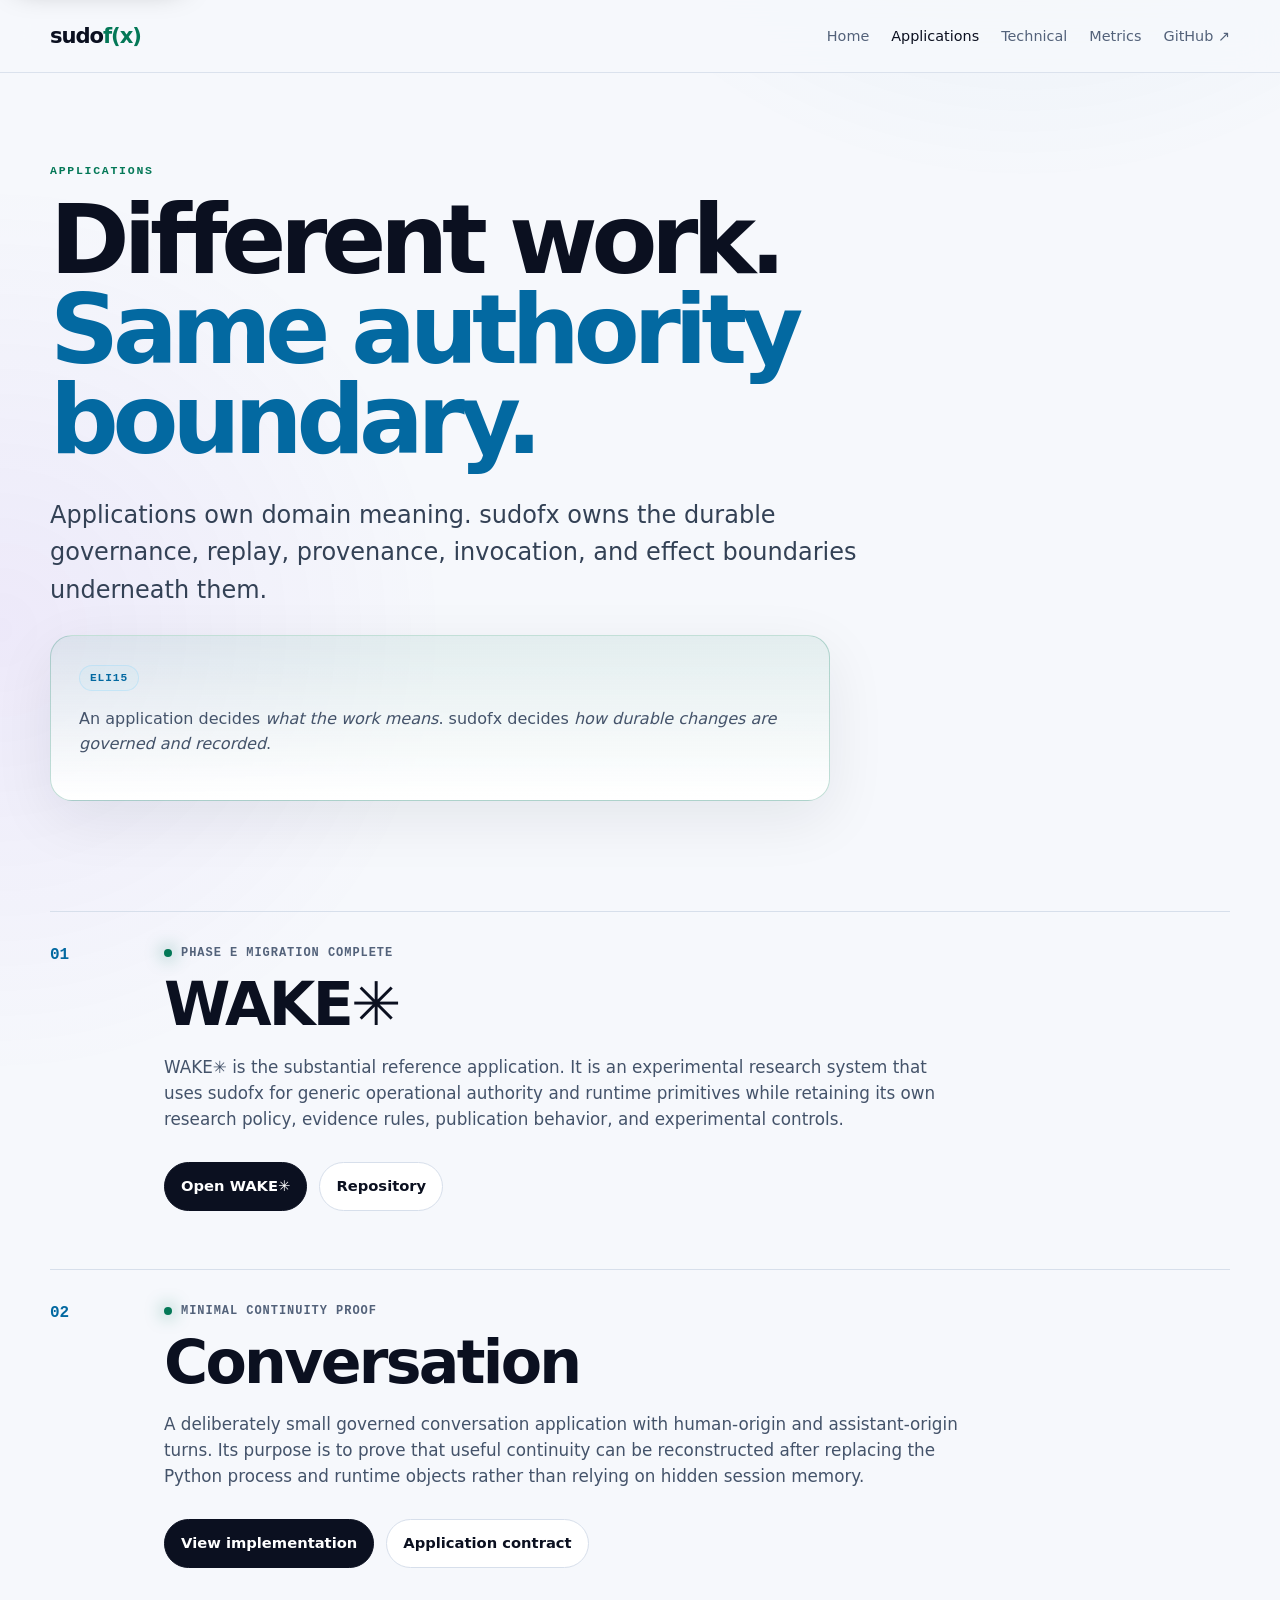
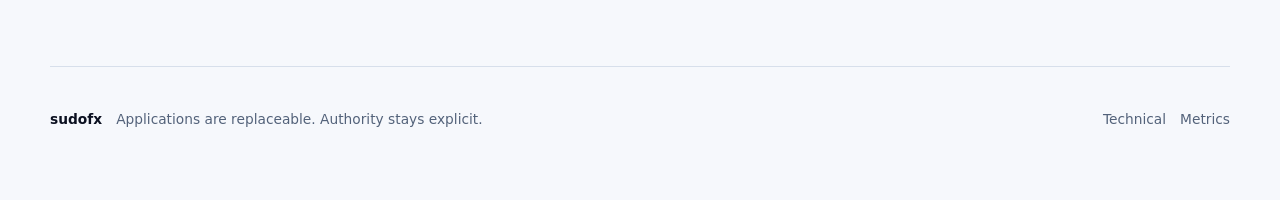
==== web/applications.html @ 561edcdf "Fix Conversation application links" ====
<!doctype html>
<html lang="en">
<head>
  <meta charset="utf-8"><meta name="viewport" content="width=device-width,initial-scale=1,viewport-fit=cover">
  <meta name="color-scheme" content="dark light">
  <meta name="theme-color" content="#0b1020" media="(prefers-color-scheme: dark)">
  <meta name="theme-color" content="#f6f8fc" media="(prefers-color-scheme: light)">
  <meta name="description" content="Applications currently using sudofx.">
  <title>Applications — sudofx</title>
  <link rel="stylesheet" href="assets/site.css"><script defer src="assets/site.js"></script>
</head>
<body data-page="applications">
<a class="skip-link" href="#main">Skip to content</a>
<header class="nav-wrap"><nav class="nav shell" aria-label="Primary">
  <a class="brand" href="index.html">sudo<span>f(x)</span></a>
  <div class="nav-links"><a href="index.html">Home</a><a class="active" aria-current="page" href="applications.html">Applications</a><a href="technical.html">Technical</a><a href="metrics.html">Metrics</a><a href="https://github.com/sudofx/sudofx">GitHub ↗</a></div>
</nav></header>
<main id="main">
<section class="page-hero shell">
  <div class="eyebrow">Applications</div>
  <h1>Different work.<br><span>Same authority boundary.</span></h1>
  <p class="lede">Applications own domain meaning. sudofx owns the durable governance, replay, provenance, invocation, and effect boundaries underneath them.</p>
  <article class="panel eli compact"><div class="tag">ELI15</div><p>An application decides <em>what the work means</em>. sudofx decides <em>how durable changes are governed and recorded</em>.</p></article>
</section>

<section class="section shell">
  <div class="application-list">
    <article class="application-feature">
      <div class="application-number">01</div>
      <div>
        <div class="app-top"><span class="status-dot"></span><span>Phase E migration complete</span></div>
        <h2>WAKE✳︎</h2>
        <p>WAKE✳︎ is the substantial reference application. It is an experimental research system that uses sudofx for generic operational authority and runtime primitives while retaining its own research policy, evidence rules, publication behavior, and experimental controls.</p>
        <div class="link-row"><a class="button primary" href="https://sudofx.github.io/wake/">Open WAKE✳︎</a><a class="button" href="https://github.com/sudofx/wake">Repository</a></div>
      </div>
    </article>

    <article class="application-feature">
      <div class="application-number">02</div>
      <div>
        <div class="app-top"><span class="status-dot"></span><span>Minimal continuity proof</span></div>
        <h2>Conversation</h2>
        <p>A deliberately small governed conversation application with human-origin and assistant-origin turns. Its purpose is to prove that useful continuity can be reconstructed after replacing the Python process and runtime objects rather than relying on hidden session memory.</p>
        <div class="link-row"><a class="button primary" href="https://github.com/sudofx/sudofx/tree/master/applications/conversation">View implementation</a><a class="button" href="https://github.com/sudofx/sudofx/blob/master/docs/APPLICATION_ARCHITECTURE.md">Application contract</a></div>
      </div>
    </article>
  </div>
</section>
</main>
<footer class="footer shell"><div><b>sudofx</b><span>Applications are replaceable. Authority stays explicit.</span></div><div><a href="technical.html">Technical</a><a href="metrics.html">Metrics</a></div></footer>
</body></html>
---- web/assets/site.css ----
:root{
  color-scheme:dark;
  --bg:#0b1020;--surface:#11182b;--surface2:#171f35;--fg:#f5f7fb;--muted:#aab4cc;
  --primary:#7dd3fc;--secondary:#a78bfa;--accent:#34d399;--border:#29344d;
  --danger:#fb7185;--max:1180px;--mono:ui-monospace,SFMono-Regular,Menlo,Monaco,Consolas,monospace;
  --sans:Inter,ui-sans-serif,system-ui,-apple-system,BlinkMacSystemFont,"Segoe UI",sans-serif;
}
*{box-sizing:border-box}
html{background:var(--bg);scroll-behavior:smooth}
body{margin:0;color:var(--fg);font:400 16px/1.55 var(--sans);background:
radial-gradient(circle at 80% -20%,rgba(125,211,252,.14),transparent 34rem),
radial-gradient(circle at 0 35%,rgba(167,139,250,.10),transparent 28rem),var(--bg)}
a{color:inherit;text-decoration:none}a:focus-visible,button:focus-visible{outline:3px solid var(--primary);outline-offset:4px}
.shell{width:min(calc(100% - 32px),var(--max));margin-inline:auto}
.nav-wrap{position:sticky;top:0;z-index:20;background:rgba(11,16,32,.82);backdrop-filter:blur(18px);border-bottom:1px solid rgba(41,52,77,.7)}
.nav{min-height:72px;display:flex;align-items:center;justify-content:space-between;gap:24px}
.brand{font-weight:800;letter-spacing:-.05em;font-size:1.32rem}.brand span{color:var(--accent)}
.nav-links{display:flex;gap:22px;align-items:center;color:var(--muted);font-size:.9rem}
.nav-links a:hover,.nav-links .active{color:var(--fg)}
.hero{padding:clamp(72px,12vw,150px) 0 86px}.page-hero{padding:92px 0 46px}
.eyebrow{font:700 .72rem/1 var(--mono);letter-spacing:.15em;text-transform:uppercase;color:var(--accent);margin-bottom:18px}
h1,h2,h3,p{margin-top:0}h1{font-size:clamp(3rem,9vw,7.3rem);line-height:.94;letter-spacing:-.065em;max-width:1050px;margin-bottom:32px}
.page-hero h1{font-size:clamp(3rem,8vw,6rem)}h1 span,h2 span{color:var(--primary)}
h2{font-size:clamp(2rem,4.7vw,4rem);line-height:1.02;letter-spacing:-.045em;margin-bottom:18px}
h3{font-size:1.35rem;letter-spacing:-.025em}
.lede{font-size:clamp(1.15rem,2.2vw,1.5rem);max-width:820px;color:#d7def0;line-height:1.55}
.hero-actions,.link-row{display:flex;gap:12px;flex-wrap:wrap;margin-top:30px}.button{border:1px solid var(--border);background:var(--surface);padding:12px 16px;border-radius:999px;font-weight:650;font-size:.92rem}.button:hover{border-color:var(--primary);transform:translateY(-1px)}.button.primary{background:var(--fg);color:var(--bg);border-color:var(--fg)}
.section{padding:64px 0}.section-head{margin-bottom:28px}.section-head.split{display:flex;align-items:end;justify-content:space-between;gap:24px}.max-copy{max-width:760px}.muted{color:var(--muted)}
.grid{display:grid;gap:18px}.grid.two{grid-template-columns:repeat(2,minmax(0,1fr))}
.panel,.app-card{border:1px solid var(--border);border-radius:22px;background:linear-gradient(180deg,rgba(23,31,53,.92),rgba(17,24,43,.92));padding:28px;box-shadow:0 18px 60px rgba(0,0,0,.14)}
.panel p,.app-card p{color:#c7d0e4}.panel.compact{margin-top:26px;max-width:780px}
.tag{display:inline-flex;border:1px solid rgba(125,211,252,.28);color:var(--primary);background:rgba(125,211,252,.06);border-radius:999px;padding:6px 10px;font:700 .7rem var(--mono);letter-spacing:.08em;text-transform:uppercase;margin-bottom:16px}
.eli{border-color:rgba(52,211,153,.35);background:linear-gradient(180deg,rgba(52,211,153,.08),rgba(17,24,43,.94))}
.flow{display:flex;align-items:center;gap:10px;overflow-x:auto;padding:18px 0 24px;scrollbar-width:none}.flow span{white-space:nowrap;padding:12px 15px;border-radius:999px;background:var(--surface2);border:1px solid var(--border);font-weight:700}.flow i{font-style:normal;color:var(--primary)}
.app-top{display:flex;align-items:center;gap:9px;color:var(--muted);font:650 .75rem var(--mono);text-transform:uppercase;letter-spacing:.08em}.status-dot,.pulse{width:8px;height:8px;border-radius:50%;background:var(--accent);box-shadow:0 0 18px var(--accent);display:inline-block}.app-card h3{font-size:2rem;margin:24px 0 10px}.app-card a,.text-link{color:var(--primary);font-weight:700}
.live-strip{display:grid;grid-template-columns:auto 1fr auto;gap:22px;align-items:center;border:1px solid var(--border);border-radius:18px;background:rgba(17,24,43,.8);padding:18px 20px}.live-strip>div{display:flex;align-items:center;gap:10px}.live-strip p{margin:0;color:var(--muted)}
.application-list{display:grid;gap:24px}.application-feature{display:grid;grid-template-columns:90px 1fr;gap:24px;padding:34px 0;border-top:1px solid var(--border)}.application-number{font:700 1rem var(--mono);color:var(--primary)}.application-feature h2{margin-top:14px}.application-feature p{max-width:800px;color:#c7d0e4;font-size:1.05rem}
.architecture-stack{display:grid;border-top:1px solid var(--border)}.architecture-stack article{display:grid;grid-template-columns:70px 1fr;gap:18px;padding:24px 0;border-bottom:1px solid var(--border)}.architecture-stack article>span{font:700 .8rem var(--mono);color:var(--primary)}.architecture-stack h3{margin-bottom:6px}.architecture-stack p{color:var(--muted);max-width:760px;margin:0}
.metric-grid{display:grid;grid-template-columns:repeat(4,minmax(0,1fr));gap:14px}.metric-card{min-height:150px;border:1px solid var(--border);border-radius:18px;background:var(--surface);padding:20px;display:flex;flex-direction:column;justify-content:space-between}.metric-card span{color:var(--muted);font-size:.85rem}.metric-card strong{font:700 clamp(1.7rem,4vw,2.7rem)/1 var(--mono);letter-spacing:-.05em}.metric-card small{color:#7f8aa6}.metric-section{display:grid;gap:24px}
.source-note{border:1px dashed var(--border);border-radius:14px;padding:16px;color:var(--muted);font-size:.88rem}.source-note code{color:var(--primary)}
.footer{padding:42px 0 70px;border-top:1px solid var(--border);display:flex;justify-content:space-between;gap:24px;color:var(--muted);font-size:.86rem}.footer>div{display:flex;gap:14px;flex-wrap:wrap}.footer b{color:var(--fg)}
@media(max-width:780px){
  .nav{align-items:flex-start;padding:18px 0;flex-direction:column}.nav-links{width:100%;overflow-x:auto;padding-bottom:2px;gap:17px;white-space:nowrap}
  .hero{padding-top:72px}.grid.two,.metric-grid{grid-template-columns:1fr}.section{padding:44px 0}.section-head.split{align-items:flex-start;flex-direction:column}
  .live-strip{grid-template-columns:1fr}.application-feature{grid-template-columns:1fr}.application-number{margin-bottom:-10px}.footer{flex-direction:column}
}
@media(prefers-reduced-motion:no-preference){.button,.panel,.app-card,.metric-card{transition:transform .18s ease,border-color .18s ease}.panel:hover,.app-card:hover,.metric-card:hover{transform:translateY(-2px);border-color:#3b4b6f}}

.detail-grid{display:grid;grid-template-columns:repeat(4,minmax(0,1fr));gap:12px}.detail-grid article{border:1px solid var(--border);border-radius:14px;background:rgba(17,24,43,.68);padding:16px;min-width:0}.detail-grid span{display:block;color:var(--muted);font-size:.76rem;margin-bottom:7px}.detail-grid strong{display:block;font:700 1rem/1.25 var(--mono);overflow-wrap:anywhere}.provenance-grid{margin-top:4px}.mono{font-family:var(--mono)}
.viz-panel{border:1px solid var(--border);border-radius:20px;background:linear-gradient(180deg,rgba(23,31,53,.78),rgba(17,24,43,.72));padding:24px}.viz-head{display:flex;justify-content:space-between;gap:24px;align-items:end;margin-bottom:18px}.viz-head h3{margin-bottom:0}.viz-head>strong{font:700 .9rem var(--mono);color:var(--primary);text-align:right}.bar-track{height:18px;border-radius:999px;background:#202a43;border:1px solid #34415f;overflow:hidden}.bar-fill{height:100%;width:0;background:linear-gradient(90deg,var(--accent),var(--primary));border-radius:inherit;transition:width .45s ease}.viz-panel p{margin:14px 0 0}
.criteria-grid{display:grid;grid-template-columns:repeat(3,minmax(0,1fr));gap:10px}.criterion{display:flex;align-items:center;justify-content:space-between;gap:12px;border:1px solid var(--border);border-radius:14px;padding:14px 16px;background:rgba(17,24,43,.58)}.criterion span{color:var(--muted);font-size:.84rem}.criterion strong{font:700 .72rem var(--mono);letter-spacing:.06em}.quality-pass{color:var(--accent)}.quality-pending,.quality-uncertain{color:#fbbf24}.quality-fail{color:var(--danger)}
@media(max-width:780px){.detail-grid,.criteria-grid{grid-template-columns:1fr 1fr}.viz-head{align-items:flex-start;flex-direction:column}.viz-head>strong{text-align:left}}
@media(max-width:480px){.detail-grid,.criteria-grid{grid-template-columns:1fr}}

.skip-link{position:fixed;left:16px;top:12px;z-index:100;transform:translateY(-180%);background:var(--fg);color:var(--bg);padding:10px 14px;border-radius:10px;font-weight:800;box-shadow:0 10px 30px rgba(0,0,0,.35)}
.skip-link:focus{transform:translateY(0)}

@media(prefers-color-scheme:light){
  :root{color-scheme:light;--bg:#f6f8fc;--surface:#ffffff;--surface2:#eef3fb;--fg:#0b1020;--muted:#53627a;--primary:#0369a1;--secondary:#6d28d9;--accent:#047857;--border:#d7dfeb;--danger:#be123c}
  body{background:radial-gradient(circle at 80% -20%,rgba(3,105,161,.10),transparent 34rem),radial-gradient(circle at 0 35%,rgba(109,40,217,.07),transparent 28rem),var(--bg)}
  .nav-wrap{background:rgba(246,248,252,.86);border-bottom-color:rgba(215,223,235,.9)}
  .lede{color:#334155}
  .panel,.app-card{background:linear-gradient(180deg,rgba(255,255,255,.98),rgba(246,248,252,.98));box-shadow:0 18px 60px rgba(15,23,42,.08)}
  .panel p,.app-card p,.application-feature p{color:#44536a}
  .eli{background:linear-gradient(180deg,rgba(4,120,87,.08),rgba(255,255,255,.98));border-color:rgba(4,120,87,.24)}
  .live-strip,.metric-card{background:rgba(255,255,255,.94)}
  .architecture-stack p,.muted{color:var(--muted)}
  .detail-grid article,.criterion{background:rgba(255,255,255,.82)}
  .viz-panel{background:linear-gradient(180deg,rgba(255,255,255,.95),rgba(246,248,252,.92))}
  .bar-track{background:#e2e8f0;border-color:#cbd5e1}
  .source-note{background:rgba(255,255,255,.45)}
  .button{background:#ffffff}
  .button.primary{background:var(--fg);color:#ffffff}
  .skip-link{background:var(--fg);color:#ffffff}
}
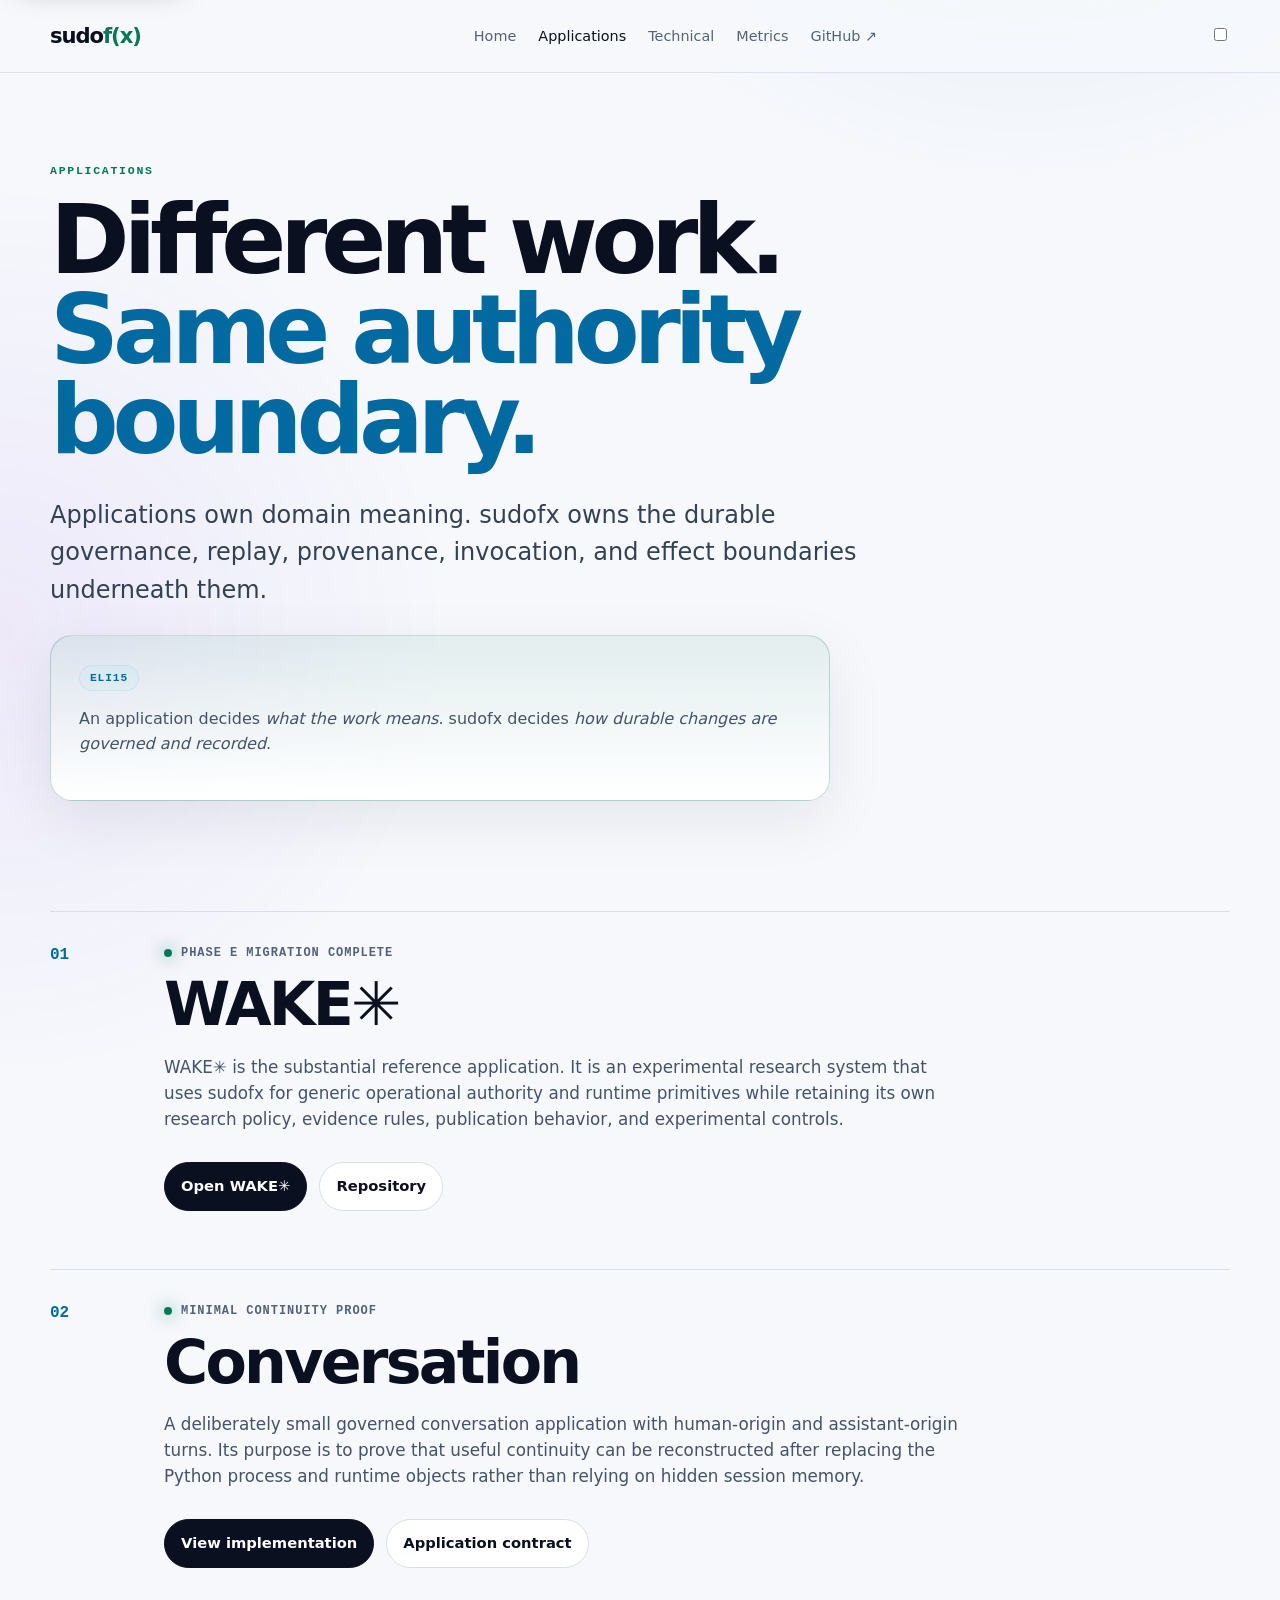
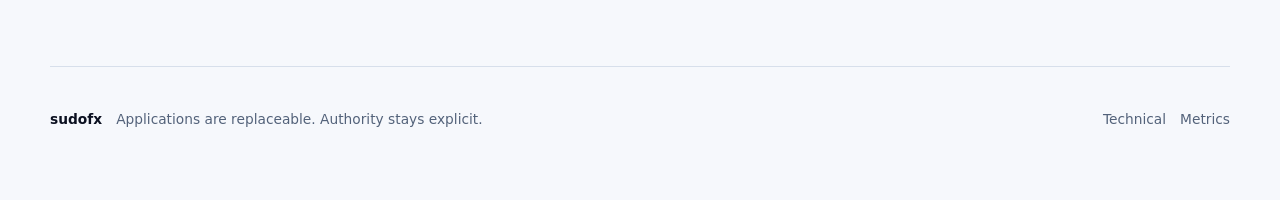
==== commit 72fa7445: "Add shared theme and runtime controls" ====
--- a/web/applications.html
+++ b/web/applications.html
@@ -7,14 +7,14 @@
   <meta name="theme-color" content="#f6f8fc" media="(prefers-color-scheme: light)">
   <meta name="description" content="Applications currently using sudofx.">
   <title>Applications — sudofx</title>
-  <link rel="stylesheet" href="assets/site.css"><script defer src="assets/site.js"></script>
+  <script>try{const saved=localStorage.getItem("sudofx-theme");if(saved==="dark"||saved==="light")document.documentElement.dataset.theme=saved}catch{}</script><link rel="stylesheet" href="assets/site.css"><script defer src="assets/site.js"></script>
 </head>
 <body data-page="applications">
 <a class="skip-link" href="#main">Skip to content</a>
 <header class="nav-wrap"><nav class="nav shell" aria-label="Primary">
   <a class="brand" href="index.html">sudo<span>f(x)</span></a>
-  <div class="nav-links"><a href="index.html">Home</a><a class="active" aria-current="page" href="applications.html">Applications</a><a href="technical.html">Technical</a><a href="metrics.html">Metrics</a><a href="https://github.com/sudofx/sudofx">GitHub ↗</a></div>
-</nav></header>
+  <div class="nav-links"><a href="index.html">Home</a><a class="active" aria-current="page" href="applications.html">Applications</a><a href="technical.html">Technical</a><a href="metrics.html">Metrics</a><a href="https://github.com/sudofx/sudofx" target="_blank" rel="noopener noreferrer">GitHub ↗</a></div>
+<div class="header-tools"><label class="theme-switch" title="Toggle light/dark theme"><input data-theme-toggle type="checkbox" role="switch" aria-label="Use dark theme"><span class="theme-switch-track" aria-hidden="true"><i></i></span></label><span class="runtime-light" data-runtime-light data-state="checking" role="status" aria-label="sudofx status: checking" title="sudofx status: checking"><span class="runtime-light-track" aria-hidden="true"><i></i></span></span></div></nav></header>
 <main id="main">
 <section class="page-hero shell">
   <div class="eyebrow">Applications</div>
@@ -31,7 +31,7 @@
         <div class="app-top"><span class="status-dot"></span><span>Phase E migration complete</span></div>
         <h2>WAKE✳︎</h2>
         <p>WAKE✳︎ is the substantial reference application. It is an experimental research system that uses sudofx for generic operational authority and runtime primitives while retaining its own research policy, evidence rules, publication behavior, and experimental controls.</p>
-        <div class="link-row"><a class="button primary" href="https://sudofx.github.io/wake/">Open WAKE✳︎</a><a class="button" href="https://github.com/sudofx/wake">Repository</a></div>
+        <div class="link-row"><a class="button primary" href="https://sudofx.github.io/wake/" target="_blank" rel="noopener noreferrer">Open WAKE✳︎</a><a class="button" href="https://github.com/sudofx/wake" target="_blank" rel="noopener noreferrer">Repository</a></div>
       </div>
     </article>
 
@@ -41,7 +41,7 @@
         <div class="app-top"><span class="status-dot"></span><span>Minimal continuity proof</span></div>
         <h2>Conversation</h2>
         <p>A deliberately small governed conversation application with human-origin and assistant-origin turns. Its purpose is to prove that useful continuity can be reconstructed after replacing the Python process and runtime objects rather than relying on hidden session memory.</p>
-        <div class="link-row"><a class="button primary" href="https://github.com/sudofx/sudofx/tree/master/applications/conversation">View implementation</a><a class="button" href="https://github.com/sudofx/sudofx/blob/master/docs/APPLICATION_ARCHITECTURE.md">Application contract</a></div>
+        <div class="link-row"><a class="button primary" href="https://github.com/sudofx/sudofx/tree/master/applications/conversation" target="_blank" rel="noopener noreferrer">View implementation</a><a class="button" href="https://github.com/sudofx/sudofx/blob/master/docs/APPLICATION_ARCHITECTURE.md" target="_blank" rel="noopener noreferrer">Application contract</a></div>
       </div>
     </article>
   </div>
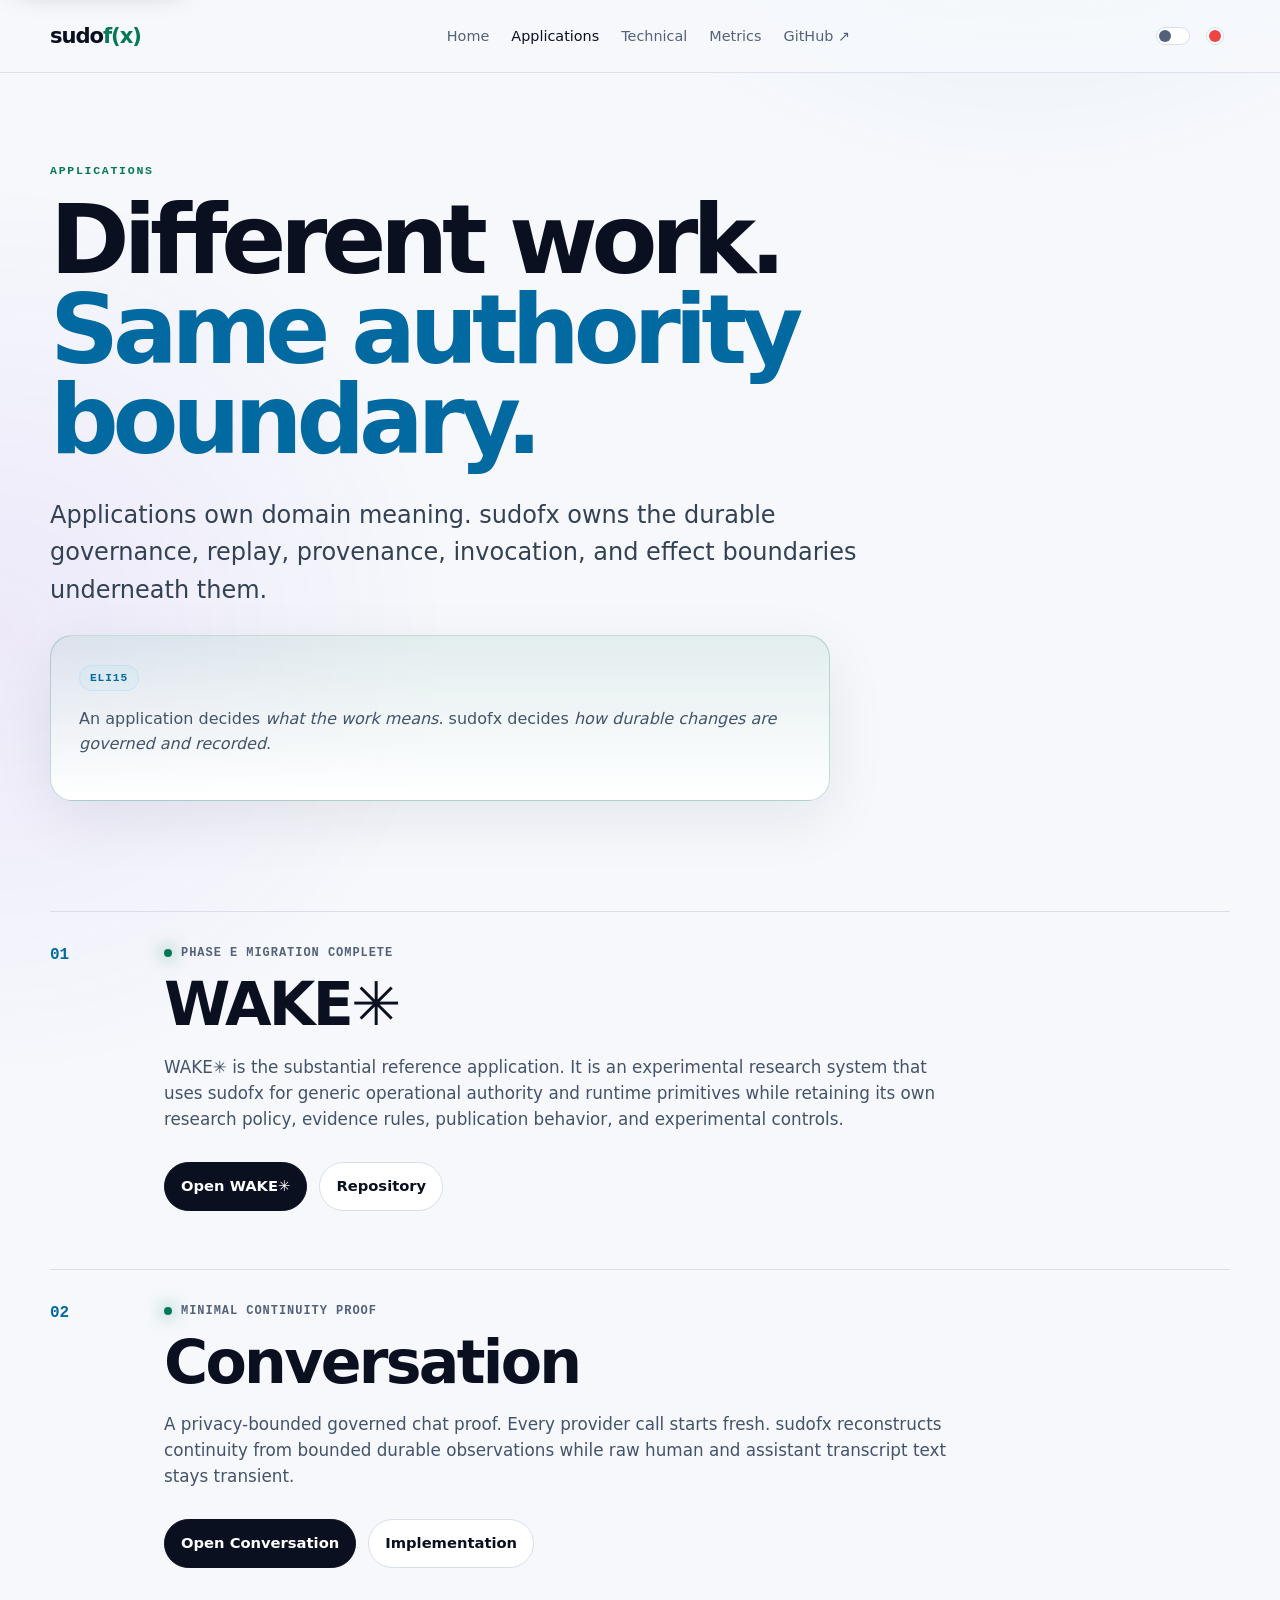
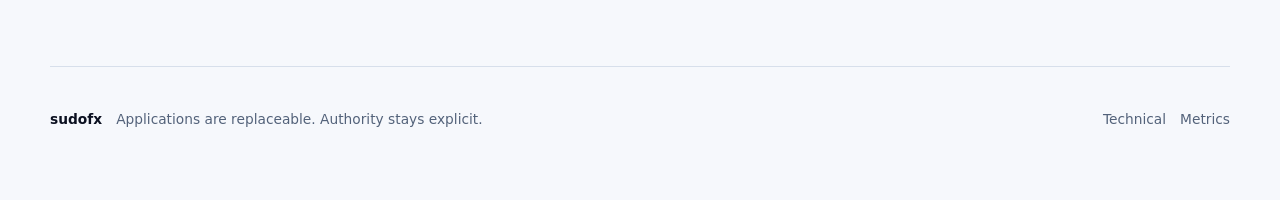
==== commit 5e8f22f7: "Link Applications to Conversation chat" ====
--- a/web/applications.html
+++ b/web/applications.html
@@ -40,8 +40,8 @@
       <div>
         <div class="app-top"><span class="status-dot"></span><span>Minimal continuity proof</span></div>
         <h2>Conversation</h2>
-        <p>A deliberately small governed conversation application with human-origin and assistant-origin turns. Its purpose is to prove that useful continuity can be reconstructed after replacing the Python process and runtime objects rather than relying on hidden session memory.</p>
-        <div class="link-row"><a class="button primary" href="https://github.com/sudofx/sudofx/tree/master/applications/conversation" target="_blank" rel="noopener noreferrer">View implementation</a><a class="button" href="https://github.com/sudofx/sudofx/blob/master/docs/APPLICATION_ARCHITECTURE.md" target="_blank" rel="noopener noreferrer">Application contract</a></div>
+        <p>A privacy-bounded governed chat proof. Every provider call starts fresh. sudofx reconstructs continuity from bounded durable observations while raw human and assistant transcript text stays transient.</p>
+        <div class="link-row"><a class="button primary" href="conversation.html">Open Conversation</a><a class="button" href="https://github.com/sudofx/sudofx/tree/master/applications/conversation" target="_blank" rel="noopener noreferrer">Implementation</a></div>
       </div>
     </article>
   </div>
--- a/web/assets/site.css
+++ b/web/assets/site.css
@@ -55,21 +55,42 @@
 .skip-link{position:fixed;left:16px;top:12px;z-index:100;transform:translateY(-180%);background:var(--fg);color:var(--bg);padding:10px 14px;border-radius:10px;font-weight:800;box-shadow:0 10px 30px rgba(0,0,0,.35)}
 .skip-link:focus{transform:translateY(0)}
 
+:root[data-theme="light"]{color-scheme:light;--bg:#f6f8fc;--surface:#ffffff;--surface2:#eef3fb;--fg:#0b1020;--muted:#53627a;--primary:#0369a1;--secondary:#6d28d9;--accent:#047857;--border:#d7dfeb;--danger:#be123c}
+:root[data-theme="light"] body{background:radial-gradient(circle at 80% -20%,rgba(3,105,161,.10),transparent 34rem),radial-gradient(circle at 0 35%,rgba(109,40,217,.07),transparent 28rem),var(--bg)}
+:root[data-theme="light"] .nav-wrap{background:rgba(246,248,252,.86);border-bottom-color:rgba(215,223,235,.9)}
+:root[data-theme="light"] .lede{color:#334155}
+:root[data-theme="light"] .panel,:root[data-theme="light"] .app-card{background:linear-gradient(180deg,rgba(255,255,255,.98),rgba(246,248,252,.98));box-shadow:0 18px 60px rgba(15,23,42,.08)}
+:root[data-theme="light"] .panel p,:root[data-theme="light"] .app-card p,:root[data-theme="light"] .application-feature p{color:#44536a}
+:root[data-theme="light"] .eli{background:linear-gradient(180deg,rgba(4,120,87,.08),rgba(255,255,255,.98));border-color:rgba(4,120,87,.24)}
+:root[data-theme="light"] .live-strip,:root[data-theme="light"] .metric-card{background:rgba(255,255,255,.94)}
+:root[data-theme="light"] .detail-grid article,:root[data-theme="light"] .criterion{background:rgba(255,255,255,.82)}
+:root[data-theme="light"] .viz-panel{background:linear-gradient(180deg,rgba(255,255,255,.95),rgba(246,248,252,.92))}
+:root[data-theme="light"] .bar-track{background:#e2e8f0;border-color:#cbd5e1}
+:root[data-theme="light"] .source-note{background:rgba(255,255,255,.45)}
+:root[data-theme="light"] .button{background:#ffffff}:root[data-theme="light"] .button.primary{background:var(--fg);color:#ffffff}:root[data-theme="light"] .skip-link{background:var(--fg);color:#ffffff}
+
 @media(prefers-color-scheme:light){
-  :root{color-scheme:light;--bg:#f6f8fc;--surface:#ffffff;--surface2:#eef3fb;--fg:#0b1020;--muted:#53627a;--primary:#0369a1;--secondary:#6d28d9;--accent:#047857;--border:#d7dfeb;--danger:#be123c}
-  body{background:radial-gradient(circle at 80% -20%,rgba(3,105,161,.10),transparent 34rem),radial-gradient(circle at 0 35%,rgba(109,40,217,.07),transparent 28rem),var(--bg)}
-  .nav-wrap{background:rgba(246,248,252,.86);border-bottom-color:rgba(215,223,235,.9)}
-  .lede{color:#334155}
-  .panel,.app-card{background:linear-gradient(180deg,rgba(255,255,255,.98),rgba(246,248,252,.98));box-shadow:0 18px 60px rgba(15,23,42,.08)}
-  .panel p,.app-card p,.application-feature p{color:#44536a}
-  .eli{background:linear-gradient(180deg,rgba(4,120,87,.08),rgba(255,255,255,.98));border-color:rgba(4,120,87,.24)}
-  .live-strip,.metric-card{background:rgba(255,255,255,.94)}
-  .architecture-stack p,.muted{color:var(--muted)}
-  .detail-grid article,.criterion{background:rgba(255,255,255,.82)}
-  .viz-panel{background:linear-gradient(180deg,rgba(255,255,255,.95),rgba(246,248,252,.92))}
-  .bar-track{background:#e2e8f0;border-color:#cbd5e1}
-  .source-note{background:rgba(255,255,255,.45)}
-  .button{background:#ffffff}
-  .button.primary{background:var(--fg);color:#ffffff}
-  .skip-link{background:var(--fg);color:#ffffff}
+  :root:not([data-theme]){color-scheme:light;--bg:#f6f8fc;--surface:#ffffff;--surface2:#eef3fb;--fg:#0b1020;--muted:#53627a;--primary:#0369a1;--secondary:#6d28d9;--accent:#047857;--border:#d7dfeb;--danger:#be123c}
+  :root:not([data-theme]) body{background:radial-gradient(circle at 80% -20%,rgba(3,105,161,.10),transparent 34rem),radial-gradient(circle at 0 35%,rgba(109,40,217,.07),transparent 28rem),var(--bg)}
+  :root:not([data-theme]) .nav-wrap{background:rgba(246,248,252,.86);border-bottom-color:rgba(215,223,235,.9)}
+  :root:not([data-theme]) .lede{color:#334155}
+  :root:not([data-theme]) .panel,:root:not([data-theme]) .app-card{background:linear-gradient(180deg,rgba(255,255,255,.98),rgba(246,248,252,.98));box-shadow:0 18px 60px rgba(15,23,42,.08)}
+  :root:not([data-theme]) .panel p,:root:not([data-theme]) .app-card p,:root:not([data-theme]) .application-feature p{color:#44536a}
+  :root:not([data-theme]) .eli{background:linear-gradient(180deg,rgba(4,120,87,.08),rgba(255,255,255,.98));border-color:rgba(4,120,87,.24)}
+  :root:not([data-theme]) .live-strip,:root:not([data-theme]) .metric-card{background:rgba(255,255,255,.94)}
+  :root:not([data-theme]) .detail-grid article,:root:not([data-theme]) .criterion{background:rgba(255,255,255,.82)}
+  :root:not([data-theme]) .viz-panel{background:linear-gradient(180deg,rgba(255,255,255,.95),rgba(246,248,252,.92))}
+  :root:not([data-theme]) .bar-track{background:#e2e8f0;border-color:#cbd5e1}
+  :root:not([data-theme]) .source-note{background:rgba(255,255,255,.45)}
+  :root:not([data-theme]) .button{background:#fff}:root:not([data-theme]) .button.primary{background:var(--fg);color:#fff}
 }
+
+.header-tools{display:flex;align-items:center;gap:10px;flex:0 0 auto}.theme-switch{position:relative;display:inline-flex;cursor:pointer}.theme-switch input{position:absolute;opacity:0;pointer-events:none}.theme-switch-track,.runtime-light-track{box-sizing:border-box;display:inline-flex;align-items:center;width:34px;height:18px;padding:2px;border:1px solid var(--border);border-radius:20px;background:var(--surface)}.theme-switch-track i{width:12px;height:12px;border-radius:50%;background:var(--muted);transition:transform .15s ease,background .15s ease}.theme-switch input:checked+.theme-switch-track i{transform:translateX(16px);background:var(--primary)}.theme-switch input:focus-visible+.theme-switch-track{outline:2px solid var(--primary);outline-offset:3px}.runtime-light{display:inline-flex;align-items:center;justify-content:center;width:30px;height:30px}.runtime-light-track{width:18px;justify-content:center}.runtime-light-track i{width:12px;height:12px;border-radius:50%;background:#e7c35a}.runtime-light[data-state="running"] .runtime-light-track i{background:#22c55e;animation:runtime-pulse 3.2s ease-in-out infinite}.runtime-light[data-state="stopped"] .runtime-light-track i{background:#ef4444}.runtime-light[data-state="stale"] .runtime-light-track i{background:#f59e0b}@keyframes runtime-pulse{0%,100%{opacity:.35}50%{opacity:1}}@media(prefers-reduced-motion:reduce){.runtime-light-track i{animation:none!important}}@media(max-width:780px){.nav{flex-direction:row;flex-wrap:wrap;align-items:center}.nav-links{order:3}.header-tools{margin-left:auto}}
+
+.traffic-item{padding:0;overflow:hidden}.traffic-item+.traffic-item{margin-top:10px}.traffic-summary{list-style:none;cursor:pointer;display:flex;align-items:center;justify-content:space-between;gap:18px;padding:18px 20px}.traffic-summary::-webkit-details-marker{display:none}.traffic-summary::after{content:'＋';font:700 1rem var(--mono);color:var(--primary);margin-left:auto}.traffic-item[open] .traffic-summary::after{content:'−'}.traffic-summary-main{display:flex;align-items:center;gap:12px;min-width:0}.traffic-summary-main>strong{font-size:1rem;text-transform:uppercase}.traffic-summary .tag{margin:0}.traffic-summary time{font-size:.78rem;white-space:nowrap}.traffic-detail{padding:0 20px 20px;border-top:1px solid var(--border);padding-top:18px}.traffic-detail h3{margin-bottom:12px}.traffic-detail p:last-child{margin-bottom:0}@media(max-width:600px){.traffic-summary{align-items:flex-start;flex-wrap:wrap}.traffic-summary time{width:calc(100% - 28px);order:3}.traffic-summary::after{position:absolute;right:36px}.traffic-summary{position:relative}.traffic-summary-main{padding-right:28px;flex-wrap:wrap}}
+
+
+/* Conversation — disposable transcript over governed continuity. */
+.conversation-hero{padding-bottom:34px}.conversation-section{padding-top:18px}.conversation-shell{max-width:880px;margin:0 auto;border:1px solid var(--border);border-radius:24px;background:var(--surface);overflow:hidden;box-shadow:0 22px 70px rgba(0,0,0,.18)}.conversation-bar{min-height:58px;padding:12px 16px;display:flex;align-items:center;justify-content:space-between;gap:12px;border-bottom:1px solid var(--border)}.conversation-bar>div{display:flex;align-items:center;gap:10px;min-width:0}.conversation-bar strong{font-size:.88rem;white-space:nowrap;overflow:hidden;text-overflow:ellipsis}.conversation-clear{padding:8px 12px}.conversation-messages{height:min(54vh,520px);min-height:320px;overflow-y:auto;padding:22px;display:flex;flex-direction:column;gap:14px;background:linear-gradient(180deg,rgba(17,24,43,.25),rgba(17,24,43,.55))}.conversation-intro{margin:auto;max-width:520px;text-align:center;color:var(--muted)}.conversation-intro strong{display:block;color:var(--fg);font-size:1.15rem;margin-bottom:8px}.conversation-bubble{max-width:min(78%,650px);border:1px solid var(--border);border-radius:18px;padding:12px 15px}.conversation-bubble.human{align-self:flex-end;background:var(--surface2);border-bottom-right-radius:5px}.conversation-bubble.assistant{align-self:flex-start;background:rgba(125,211,252,.06);border-bottom-left-radius:5px}.conversation-bubble span{display:block;margin-bottom:5px;font:700 .68rem var(--mono);letter-spacing:.06em;text-transform:uppercase;color:var(--muted)}.conversation-bubble p{margin:0;white-space:pre-wrap;overflow-wrap:anywhere}.conversation-compose{padding:16px;border-top:1px solid var(--border)}.conversation-compose label{position:absolute;width:1px;height:1px;overflow:hidden;clip:rect(0,0,0,0)}.conversation-compose textarea{width:100%;resize:vertical;min-height:76px;max-height:180px;border:1px solid var(--border);border-radius:16px;padding:13px 14px;background:var(--bg);color:var(--fg);font:inherit}.conversation-compose textarea:focus{outline:2px solid var(--primary);outline-offset:2px}.conversation-compose textarea:disabled{opacity:.55}.conversation-compose-row{display:flex;align-items:center;justify-content:space-between;gap:14px;margin-top:10px}.conversation-compose-row small{color:var(--muted);max-width:620px}.conversation-auth{margin:0 16px 16px;padding:14px 16px;border:1px dashed var(--border);border-radius:14px}.conversation-auth p{margin:0 0 12px;color:var(--muted)}.conversation-bar .status-dot[data-state="offline"]{background:var(--danger);box-shadow:0 0 18px var(--danger)}.conversation-bar .status-dot[data-state="busy"]{background:#f59e0b;box-shadow:0 0 18px #f59e0b}.conversation-bar .status-dot[data-state="ready"]{background:var(--accent);box-shadow:0 0 18px var(--accent)}
+:root[data-theme="light"] .conversation-messages{background:linear-gradient(180deg,rgba(238,243,251,.45),rgba(246,248,252,.85))}:root[data-theme="light"] .conversation-bubble.assistant{background:rgba(3,105,161,.05)}:root[data-theme="light"] .conversation-compose textarea{background:#fff}
+@media(max-width:600px){.conversation-shell{border-radius:18px}.conversation-messages{height:50vh;min-height:300px;padding:14px}.conversation-bubble{max-width:88%}.conversation-bar{align-items:flex-start}.conversation-clear{font-size:.78rem}.conversation-compose{padding:12px}.conversation-compose-row{align-items:flex-end}.conversation-compose-row small{font-size:.74rem;line-height:1.35}.conversation-compose-row .button{flex:0 0 auto}}
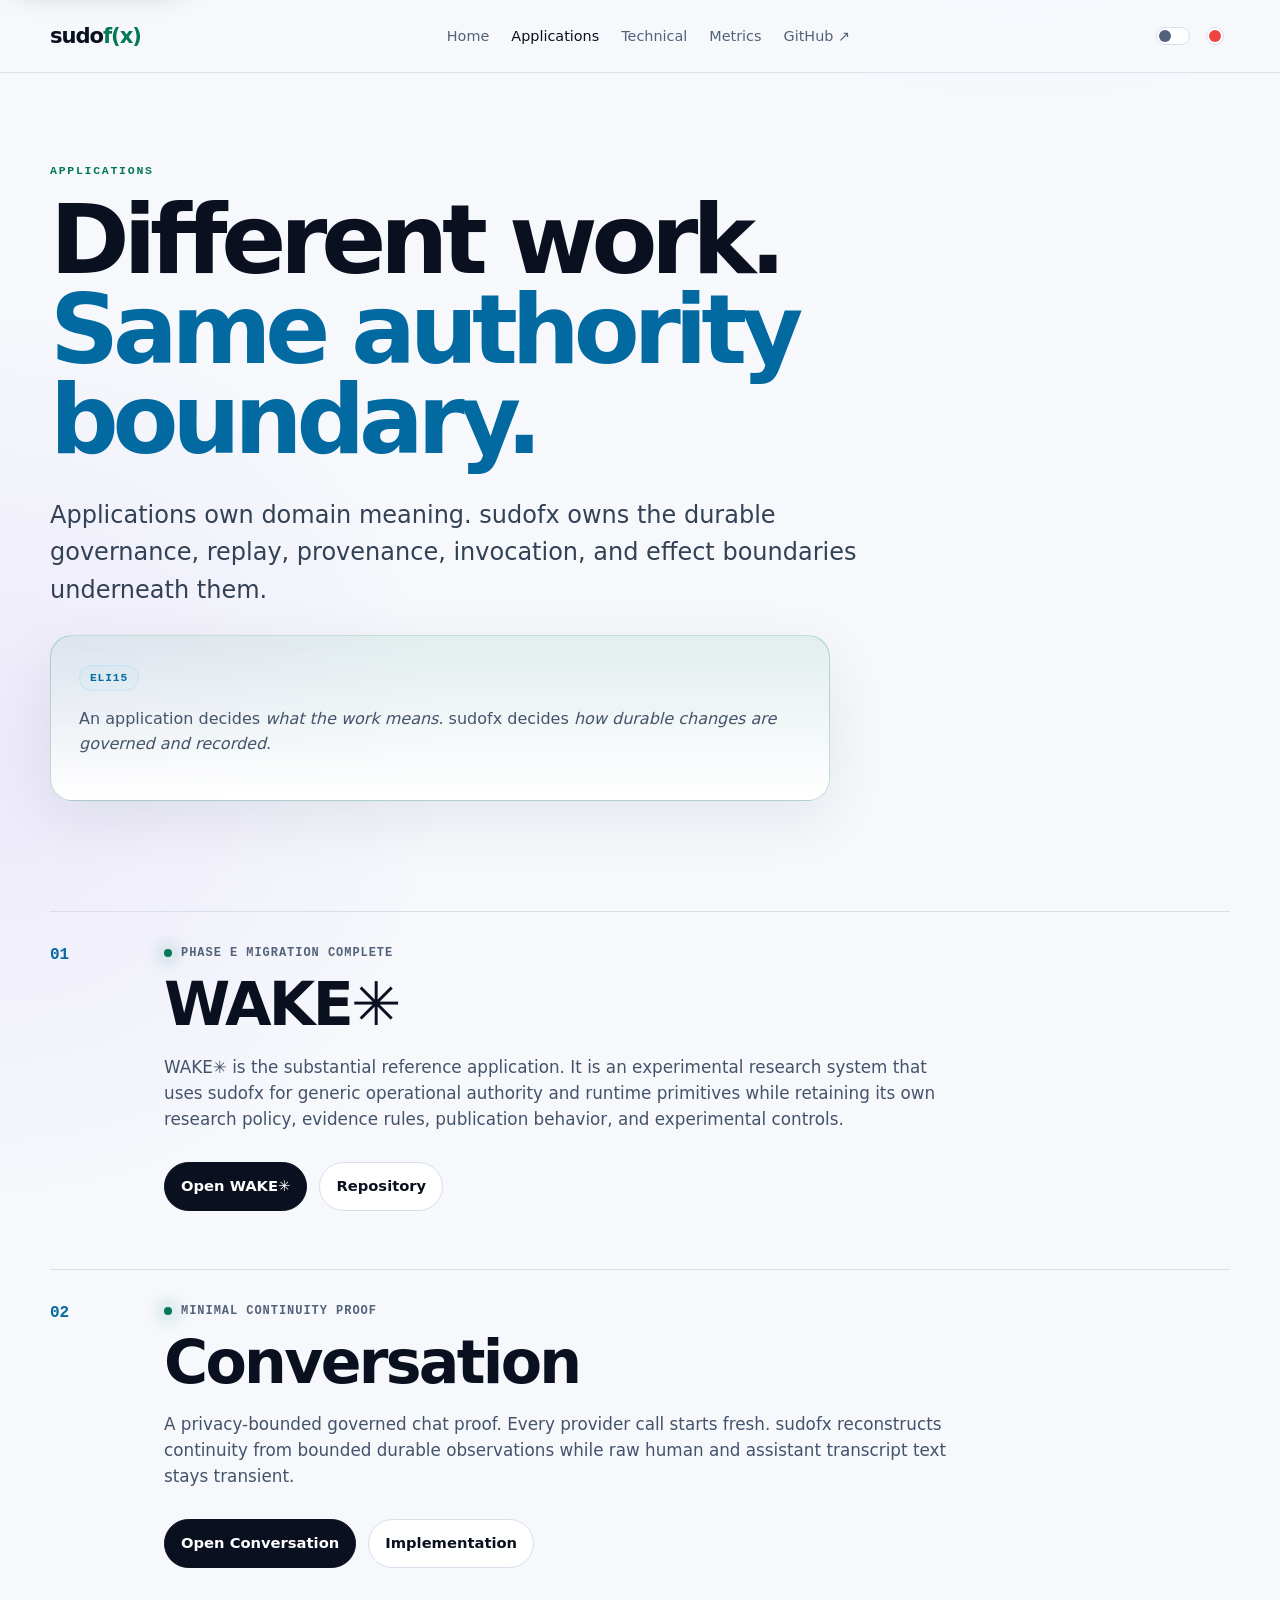
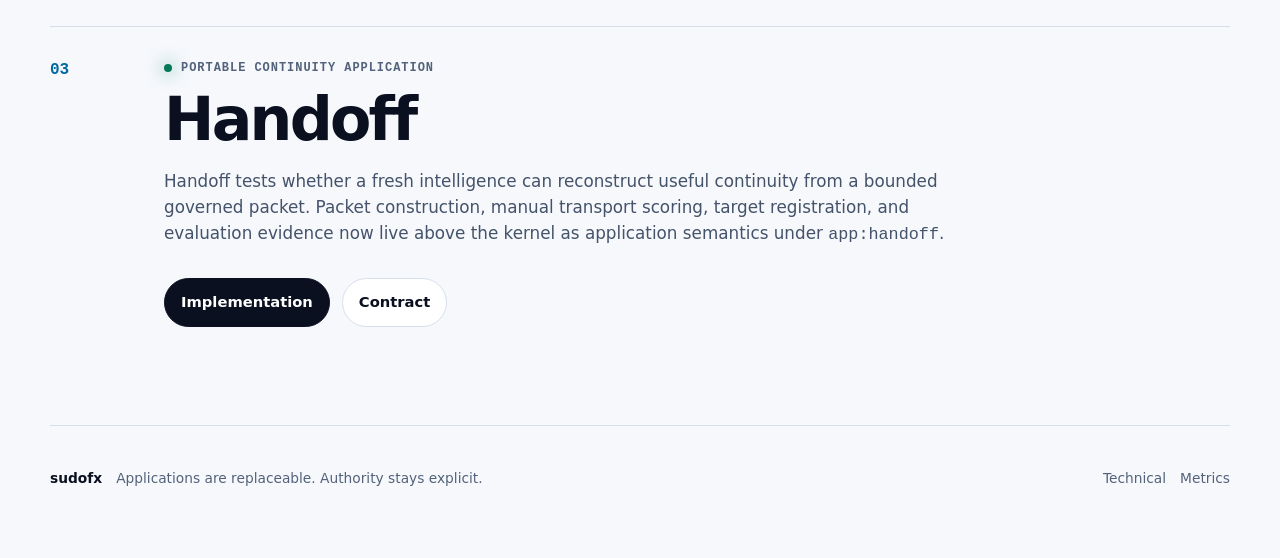
==== commit 0554e869: "Add Handoff to Applications page" ====
--- a/web/applications.html
+++ b/web/applications.html
@@ -44,6 +44,16 @@
         <div class="link-row"><a class="button primary" href="conversation.html">Open Conversation</a><a class="button" href="https://github.com/sudofx/sudofx/tree/master/applications/conversation" target="_blank" rel="noopener noreferrer">Implementation</a></div>
       </div>
     </article>
+
+    <article class="application-feature" id="handoff">
+      <div class="application-number">03</div>
+      <div>
+        <div class="app-top"><span class="status-dot"></span><span>Portable continuity application</span></div>
+        <h2>Handoff</h2>
+        <p>Handoff tests whether a fresh intelligence can reconstruct useful continuity from a bounded governed packet. Packet construction, manual transport scoring, target registration, and evaluation evidence now live above the kernel as application semantics under <code>app:handoff</code>.</p>
+        <div class="link-row"><a class="button primary" href="https://github.com/sudofx/sudofx/tree/master/applications/handoff" target="_blank" rel="noopener noreferrer">Implementation</a><a class="button" href="https://github.com/sudofx/sudofx/blob/master/applications/handoff/README.md" target="_blank" rel="noopener noreferrer">Contract</a></div>
+      </div>
+    </article>
   </div>
 </section>
 </main>
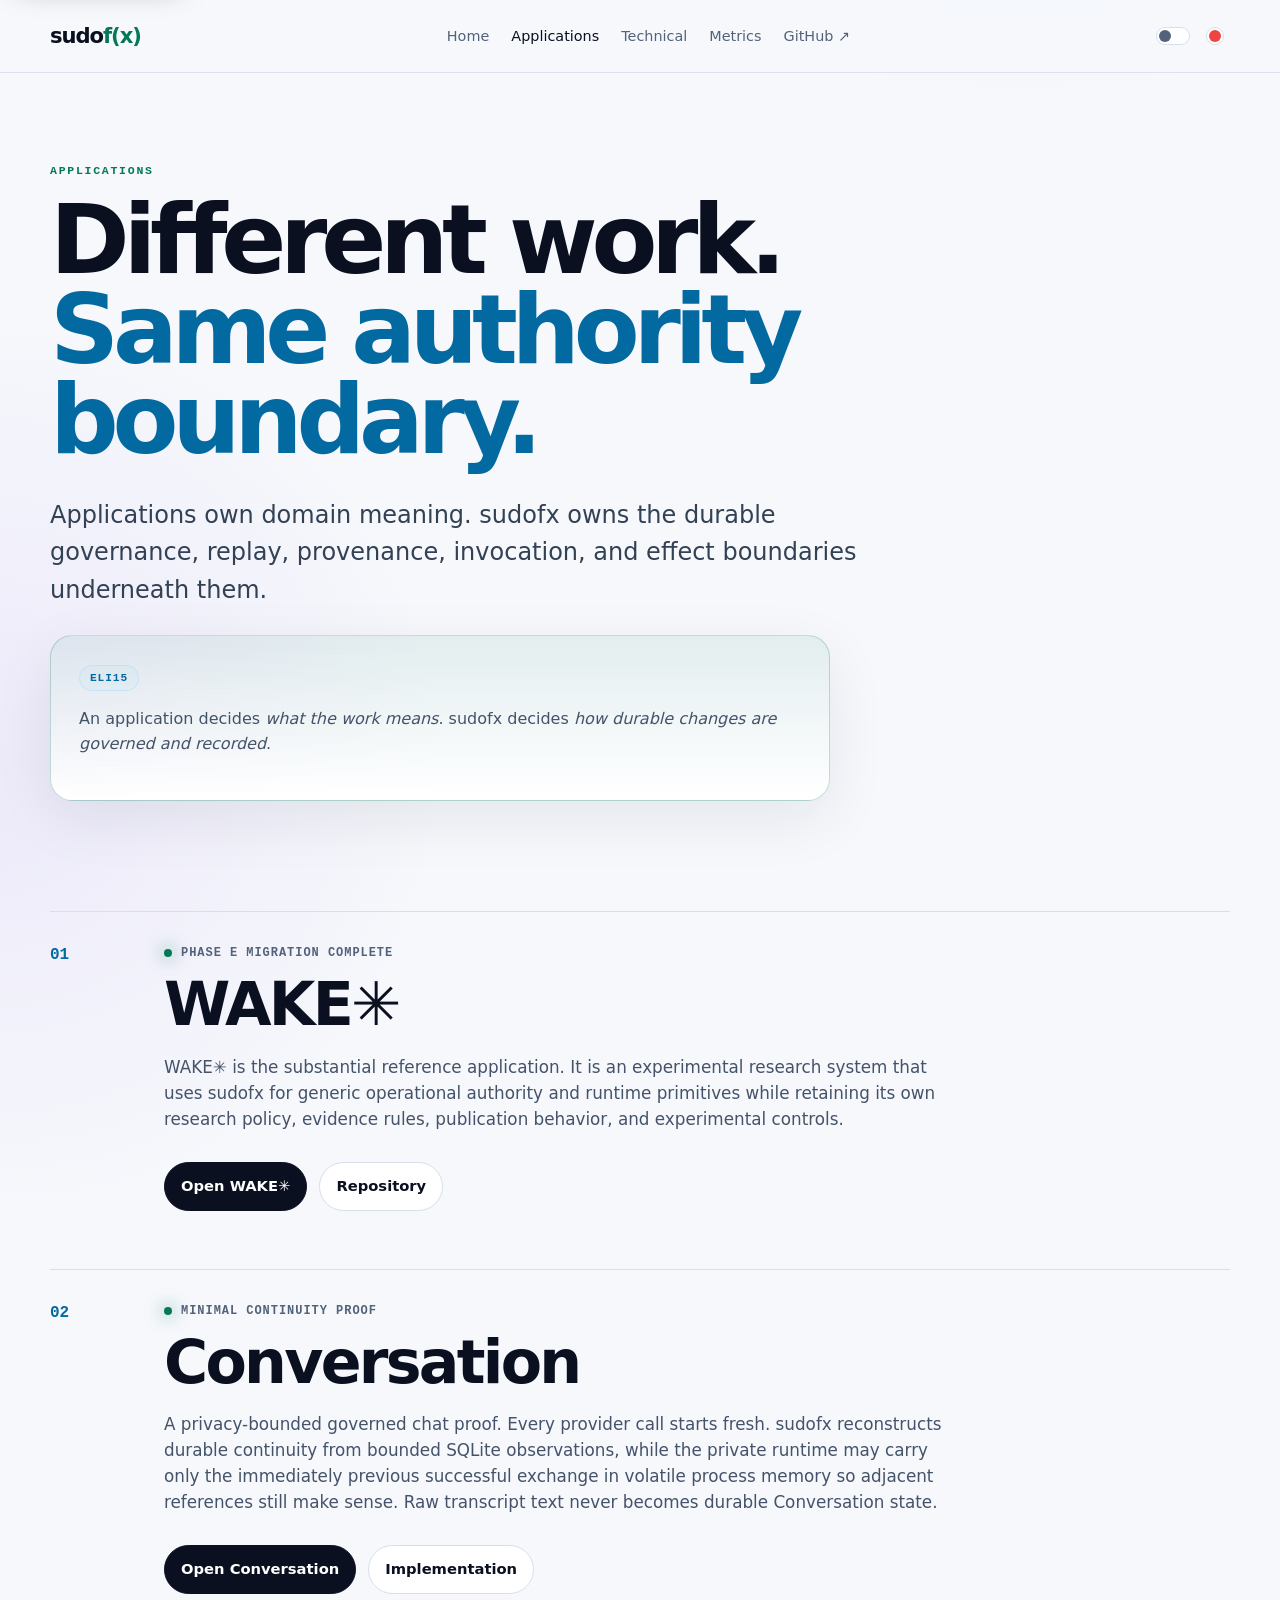
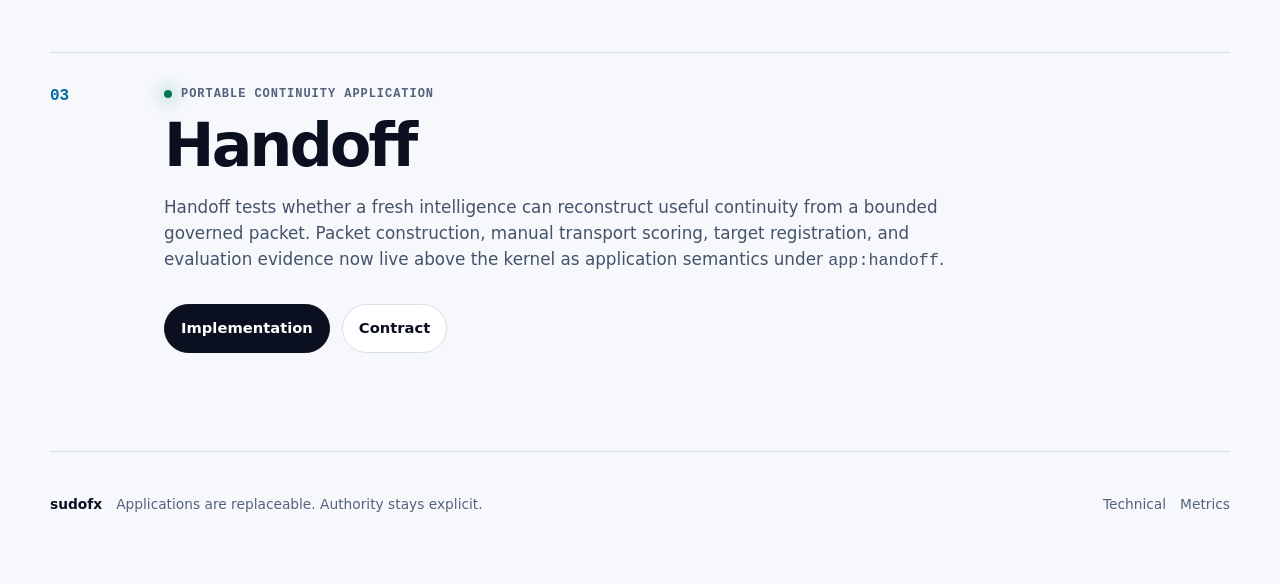
==== commit 4d957208: "web: clarify Conversation continuity boundary" ====
--- a/web/applications.html
+++ b/web/applications.html
@@ -40,7 +40,7 @@
       <div>
         <div class="app-top"><span class="status-dot"></span><span>Minimal continuity proof</span></div>
         <h2>Conversation</h2>
-        <p>A privacy-bounded governed chat proof. Every provider call starts fresh. sudofx reconstructs continuity from bounded durable observations while raw human and assistant transcript text stays transient.</p>
+        <p>A privacy-bounded governed chat proof. Every provider call starts fresh. sudofx reconstructs durable continuity from bounded SQLite observations, while the private runtime may carry only the immediately previous successful exchange in volatile process memory so adjacent references still make sense. Raw transcript text never becomes durable Conversation state.</p>
         <div class="link-row"><a class="button primary" href="conversation.html">Open Conversation</a><a class="button" href="https://github.com/sudofx/sudofx/tree/master/applications/conversation" target="_blank" rel="noopener noreferrer">Implementation</a></div>
       </div>
     </article>
--- a/web/assets/site.css
+++ b/web/assets/site.css
@@ -94,3 +94,53 @@
 .conversation-hero{padding-bottom:34px}.conversation-section{padding-top:18px}.conversation-shell{max-width:880px;margin:0 auto;border:1px solid var(--border);border-radius:24px;background:var(--surface);overflow:hidden;box-shadow:0 22px 70px rgba(0,0,0,.18)}.conversation-bar{min-height:58px;padding:12px 16px;display:flex;align-items:center;justify-content:space-between;gap:12px;border-bottom:1px solid var(--border)}.conversation-bar>div{display:flex;align-items:center;gap:10px;min-width:0}.conversation-bar strong{font-size:.88rem;white-space:nowrap;overflow:hidden;text-overflow:ellipsis}.conversation-clear{padding:8px 12px}.conversation-messages{height:min(54vh,520px);min-height:320px;overflow-y:auto;padding:22px;display:flex;flex-direction:column;gap:14px;background:linear-gradient(180deg,rgba(17,24,43,.25),rgba(17,24,43,.55))}.conversation-intro{margin:auto;max-width:520px;text-align:center;color:var(--muted)}.conversation-intro strong{display:block;color:var(--fg);font-size:1.15rem;margin-bottom:8px}.conversation-bubble{max-width:min(78%,650px);border:1px solid var(--border);border-radius:18px;padding:12px 15px}.conversation-bubble.human{align-self:flex-end;background:var(--surface2);border-bottom-right-radius:5px}.conversation-bubble.assistant{align-self:flex-start;background:rgba(125,211,252,.06);border-bottom-left-radius:5px}.conversation-bubble span{display:block;margin-bottom:5px;font:700 .68rem var(--mono);letter-spacing:.06em;text-transform:uppercase;color:var(--muted)}.conversation-bubble p{margin:0;white-space:pre-wrap;overflow-wrap:anywhere}.conversation-compose{padding:16px;border-top:1px solid var(--border)}.conversation-compose label{position:absolute;width:1px;height:1px;overflow:hidden;clip:rect(0,0,0,0)}.conversation-compose textarea{width:100%;resize:vertical;min-height:76px;max-height:180px;border:1px solid var(--border);border-radius:16px;padding:13px 14px;background:var(--bg);color:var(--fg);font:inherit}.conversation-compose textarea:focus{outline:2px solid var(--primary);outline-offset:2px}.conversation-compose textarea:disabled{opacity:.55}.conversation-compose-row{display:flex;align-items:center;justify-content:space-between;gap:14px;margin-top:10px}.conversation-compose-row small{color:var(--muted);max-width:620px}.conversation-auth{margin:0 16px 16px;padding:14px 16px;border:1px dashed var(--border);border-radius:14px}.conversation-auth p{margin:0 0 12px;color:var(--muted)}.conversation-bar .status-dot[data-state="offline"]{background:var(--danger);box-shadow:0 0 18px var(--danger)}.conversation-bar .status-dot[data-state="busy"]{background:#f59e0b;box-shadow:0 0 18px #f59e0b}.conversation-bar .status-dot[data-state="ready"]{background:var(--accent);box-shadow:0 0 18px var(--accent)}
 :root[data-theme="light"] .conversation-messages{background:linear-gradient(180deg,rgba(238,243,251,.45),rgba(246,248,252,.85))}:root[data-theme="light"] .conversation-bubble.assistant{background:rgba(3,105,161,.05)}:root[data-theme="light"] .conversation-compose textarea{background:#fff}
 @media(max-width:600px){.conversation-shell{border-radius:18px}.conversation-messages{height:50vh;min-height:300px;padding:14px}.conversation-bubble{max-width:88%}.conversation-bar{align-items:flex-start}.conversation-clear{font-size:.78rem}.conversation-compose{padding:12px}.conversation-compose-row{align-items:flex-end}.conversation-compose-row small{font-size:.74rem;line-height:1.35}.conversation-compose-row .button{flex:0 0 auto}}
+
+
+/* Conversation pop-out mode — dedicated compact chat window. */
+.conversation-actions{display:flex;align-items:center;gap:8px}
+.conversation-popout-mode .nav-wrap,
+.conversation-popout-mode .conversation-hero,
+.conversation-popout-mode main>.section.shell:not(.conversation-section),
+.conversation-popout-mode .footer{display:none}
+.conversation-popout-mode main{min-height:100vh}
+.conversation-popout-mode .conversation-section{padding:0;width:100%;max-width:none}
+.conversation-popout-mode .conversation-section.shell{width:100%;margin:0}
+.conversation-popout-mode .conversation-shell{max-width:none;width:100%;height:100vh;border:0;border-radius:0;display:flex;flex-direction:column;box-shadow:none}
+.conversation-popout-mode .conversation-messages{height:auto;min-height:0;max-height:none;flex:1}
+.conversation-popout-mode .conversation-compose{background:var(--surface)}
+@media(max-width:600px){.conversation-actions{gap:6px}.conversation-popout{font-size:.78rem;padding:8px 10px}}
+
+
+/* Conversation clipboard affordances and Safari/iOS text selection. */
+.conversation-messages,
+.conversation-bubble,
+.conversation-bubble p,
+.conversation-compose textarea{
+  -webkit-user-select:text;
+  user-select:text;
+}
+.conversation-bubble{position:relative;padding-bottom:34px}
+.conversation-copy{position:absolute;right:10px;bottom:8px;border:0;background:transparent;color:var(--primary);font:700 .72rem var(--mono);cursor:pointer;padding:4px 6px}
+.conversation-copy:focus-visible{outline:2px solid var(--primary);outline-offset:2px;border-radius:6px}
+.conversation-compose-actions{display:flex;align-items:center;gap:8px;flex:0 0 auto}
+
+
+/* Conversation Markdown — safe rendered two-party chat. */
+.conversation-markdown{font-size:.98rem;line-height:1.58;overflow-wrap:anywhere}
+.conversation-markdown>*:first-child{margin-top:0}
+.conversation-markdown>*:last-child{margin-bottom:0}
+.conversation-markdown p{margin:0 0 .8em;white-space:normal}
+.conversation-markdown h1,.conversation-markdown h2,.conversation-markdown h3{font-size:1.02rem;line-height:1.35;letter-spacing:-.01em;margin:.9em 0 .45em}
+.conversation-markdown ul,.conversation-markdown ol{margin:.45em 0 .8em;padding-left:1.35em}
+.conversation-markdown li+li{margin-top:.25em}
+.conversation-markdown blockquote{margin:.7em 0;padding:.15em 0 .15em .85em;border-left:3px solid var(--primary);color:var(--muted)}
+.conversation-markdown code{font-family:var(--mono);font-size:.9em;background:rgba(127,138,166,.14);border-radius:6px;padding:.1em .35em}
+.conversation-markdown pre{margin:.75em 0;padding:12px 13px;overflow:auto;border:1px solid var(--border);border-radius:12px;background:var(--bg)}
+.conversation-markdown pre code{display:block;padding:0;background:transparent;white-space:pre;line-height:1.5}
+.conversation-markdown a{color:var(--primary);text-decoration:underline;text-underline-offset:2px}
+.conversation-export{padding:8px 12px}
+@media(max-width:600px){
+  .conversation-actions{flex-wrap:wrap;justify-content:flex-end}
+  .conversation-export,.conversation-clear,.conversation-popout{font-size:.74rem;padding:7px 9px}
+  .conversation-markdown{font-size:.95rem}
+}
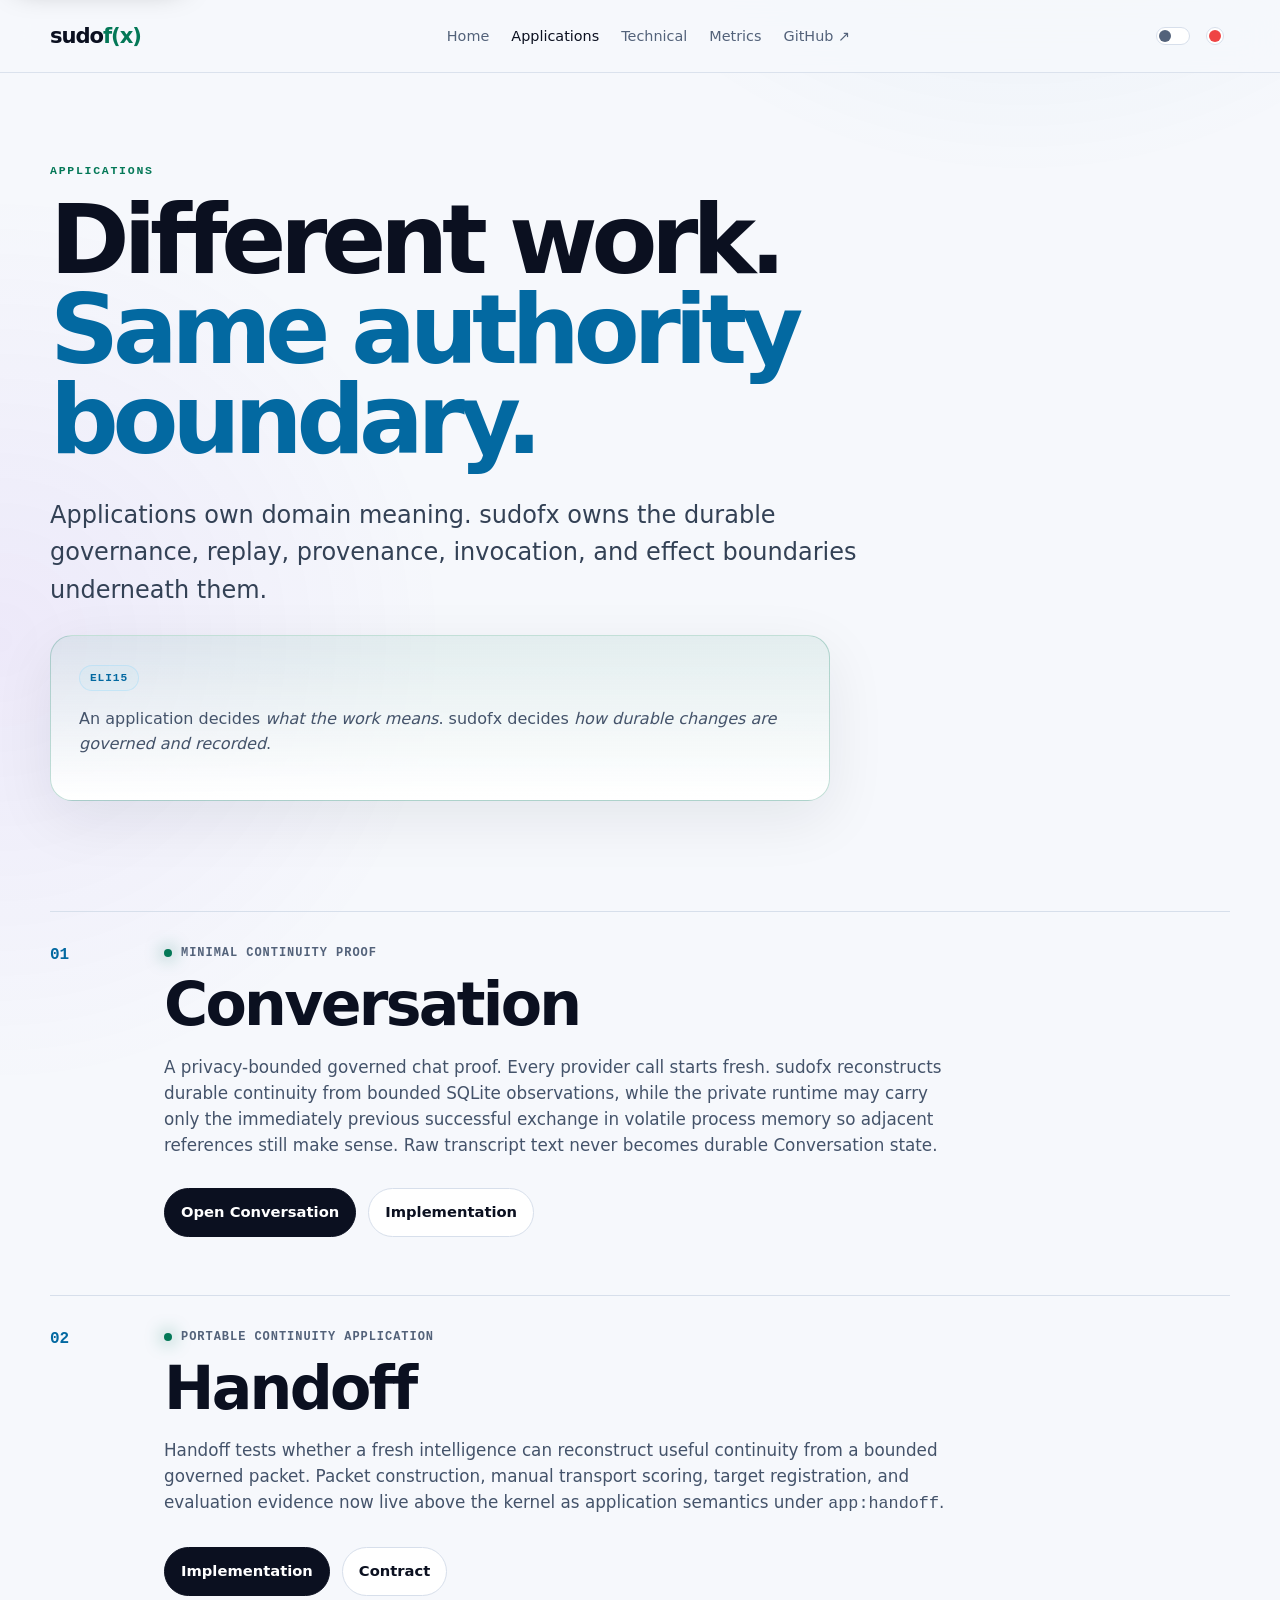
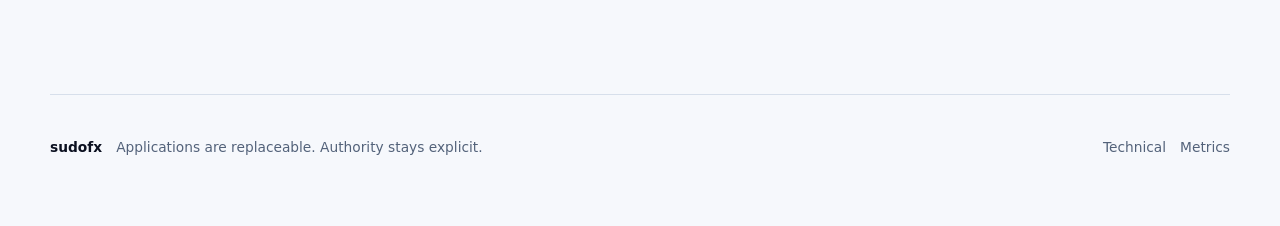
==== commit 422b4885: "Remove external application migration coupling and dated execution plan" ====
--- a/web/applications.html
+++ b/web/applications.html
@@ -25,18 +25,9 @@
 
 <section class="section shell">
   <div class="application-list">
+
     <article class="application-feature">
       <div class="application-number">01</div>
-      <div>
-        <div class="app-top"><span class="status-dot"></span><span>Phase E migration complete</span></div>
-        <h2>WAKE✳︎</h2>
-        <p>WAKE✳︎ is the substantial reference application. It is an experimental research system that uses sudofx for generic operational authority and runtime primitives while retaining its own research policy, evidence rules, publication behavior, and experimental controls.</p>
-        <div class="link-row"><a class="button primary" href="https://sudofx.github.io/wake/" target="_blank" rel="noopener noreferrer">Open WAKE✳︎</a><a class="button" href="https://github.com/sudofx/wake" target="_blank" rel="noopener noreferrer">Repository</a></div>
-      </div>
-    </article>
-
-    <article class="application-feature">
-      <div class="application-number">02</div>
       <div>
         <div class="app-top"><span class="status-dot"></span><span>Minimal continuity proof</span></div>
         <h2>Conversation</h2>
@@ -46,7 +37,7 @@
     </article>
 
     <article class="application-feature" id="handoff">
-      <div class="application-number">03</div>
+      <div class="application-number">02</div>
       <div>
         <div class="app-top"><span class="status-dot"></span><span>Portable continuity application</span></div>
         <h2>Handoff</h2>
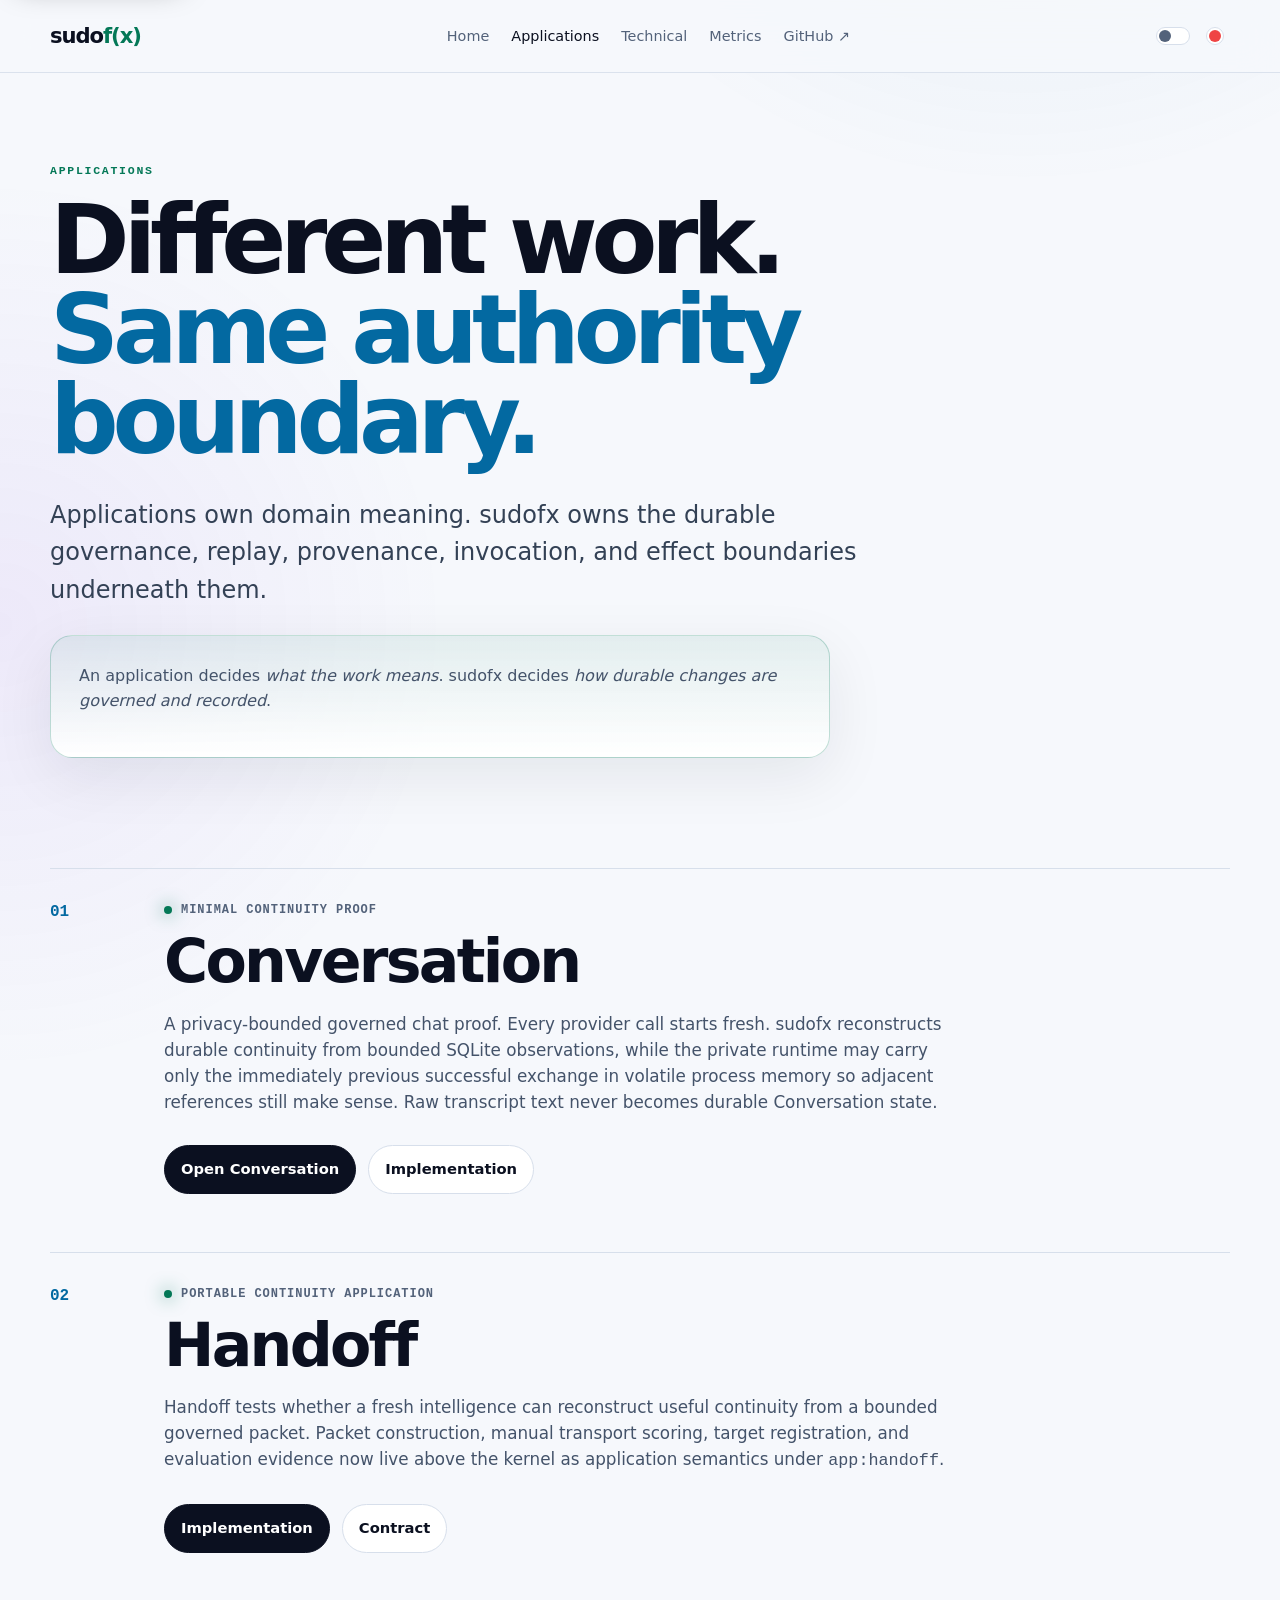
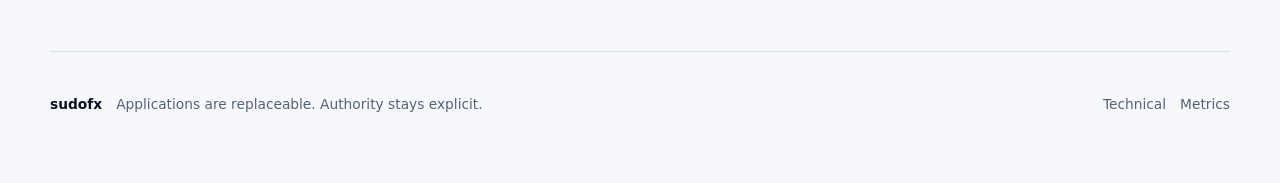
==== commit 27106417: "Simplify homepage and remove audience-level labels" ====
--- a/web/applications.html
+++ b/web/applications.html
@@ -20,7 +20,7 @@
   <div class="eyebrow">Applications</div>
   <h1>Different work.<br><span>Same authority boundary.</span></h1>
   <p class="lede">Applications own domain meaning. sudofx owns the durable governance, replay, provenance, invocation, and effect boundaries underneath them.</p>
-  <article class="panel eli compact"><div class="tag">ELI15</div><p>An application decides <em>what the work means</em>. sudofx decides <em>how durable changes are governed and recorded</em>.</p></article>
+  <article class="panel summary-panel compact"><p>An application decides <em>what the work means</em>. sudofx decides <em>how durable changes are governed and recorded</em>.</p></article>
 </section>
 
 <section class="section shell">
--- a/web/assets/site.css
+++ b/web/assets/site.css
@@ -30,7 +30,7 @@
 .panel,.app-card{border:1px solid var(--border);border-radius:22px;background:linear-gradient(180deg,rgba(23,31,53,.92),rgba(17,24,43,.92));padding:28px;box-shadow:0 18px 60px rgba(0,0,0,.14)}
 .panel p,.app-card p{color:#c7d0e4}.panel.compact{margin-top:26px;max-width:780px}
 .tag{display:inline-flex;border:1px solid rgba(125,211,252,.28);color:var(--primary);background:rgba(125,211,252,.06);border-radius:999px;padding:6px 10px;font:700 .7rem var(--mono);letter-spacing:.08em;text-transform:uppercase;margin-bottom:16px}
-.eli{border-color:rgba(52,211,153,.35);background:linear-gradient(180deg,rgba(52,211,153,.08),rgba(17,24,43,.94))}
+.summary-panel{border-color:rgba(52,211,153,.35);background:linear-gradient(180deg,rgba(52,211,153,.08),rgba(17,24,43,.94))}
 .flow{display:flex;align-items:center;gap:10px;overflow-x:auto;padding:18px 0 24px;scrollbar-width:none}.flow span{white-space:nowrap;padding:12px 15px;border-radius:999px;background:var(--surface2);border:1px solid var(--border);font-weight:700}.flow i{font-style:normal;color:var(--primary)}
 .app-top{display:flex;align-items:center;gap:9px;color:var(--muted);font:650 .75rem var(--mono);text-transform:uppercase;letter-spacing:.08em}.status-dot,.pulse{width:8px;height:8px;border-radius:50%;background:var(--accent);box-shadow:0 0 18px var(--accent);display:inline-block}.app-card h3{font-size:2rem;margin:24px 0 10px}.app-card a,.text-link{color:var(--primary);font-weight:700}
 .live-strip{display:grid;grid-template-columns:auto 1fr auto;gap:22px;align-items:center;border:1px solid var(--border);border-radius:18px;background:rgba(17,24,43,.8);padding:18px 20px}.live-strip>div{display:flex;align-items:center;gap:10px}.live-strip p{margin:0;color:var(--muted)}
@@ -61,7 +61,7 @@
 :root[data-theme="light"] .lede{color:#334155}
 :root[data-theme="light"] .panel,:root[data-theme="light"] .app-card{background:linear-gradient(180deg,rgba(255,255,255,.98),rgba(246,248,252,.98));box-shadow:0 18px 60px rgba(15,23,42,.08)}
 :root[data-theme="light"] .panel p,:root[data-theme="light"] .app-card p,:root[data-theme="light"] .application-feature p{color:#44536a}
-:root[data-theme="light"] .eli{background:linear-gradient(180deg,rgba(4,120,87,.08),rgba(255,255,255,.98));border-color:rgba(4,120,87,.24)}
+:root[data-theme="light"] .summary-panel{background:linear-gradient(180deg,rgba(4,120,87,.08),rgba(255,255,255,.98));border-color:rgba(4,120,87,.24)}
 :root[data-theme="light"] .live-strip,:root[data-theme="light"] .metric-card{background:rgba(255,255,255,.94)}
 :root[data-theme="light"] .detail-grid article,:root[data-theme="light"] .criterion{background:rgba(255,255,255,.82)}
 :root[data-theme="light"] .viz-panel{background:linear-gradient(180deg,rgba(255,255,255,.95),rgba(246,248,252,.92))}
@@ -76,7 +76,7 @@
   :root:not([data-theme]) .lede{color:#334155}
   :root:not([data-theme]) .panel,:root:not([data-theme]) .app-card{background:linear-gradient(180deg,rgba(255,255,255,.98),rgba(246,248,252,.98));box-shadow:0 18px 60px rgba(15,23,42,.08)}
   :root:not([data-theme]) .panel p,:root:not([data-theme]) .app-card p,:root:not([data-theme]) .application-feature p{color:#44536a}
-  :root:not([data-theme]) .eli{background:linear-gradient(180deg,rgba(4,120,87,.08),rgba(255,255,255,.98));border-color:rgba(4,120,87,.24)}
+  :root:not([data-theme]) .summary-panel{background:linear-gradient(180deg,rgba(4,120,87,.08),rgba(255,255,255,.98));border-color:rgba(4,120,87,.24)}
   :root:not([data-theme]) .live-strip,:root:not([data-theme]) .metric-card{background:rgba(255,255,255,.94)}
   :root:not([data-theme]) .detail-grid article,:root:not([data-theme]) .criterion{background:rgba(255,255,255,.82)}
   :root:not([data-theme]) .viz-panel{background:linear-gradient(180deg,rgba(255,255,255,.95),rgba(246,248,252,.92))}
